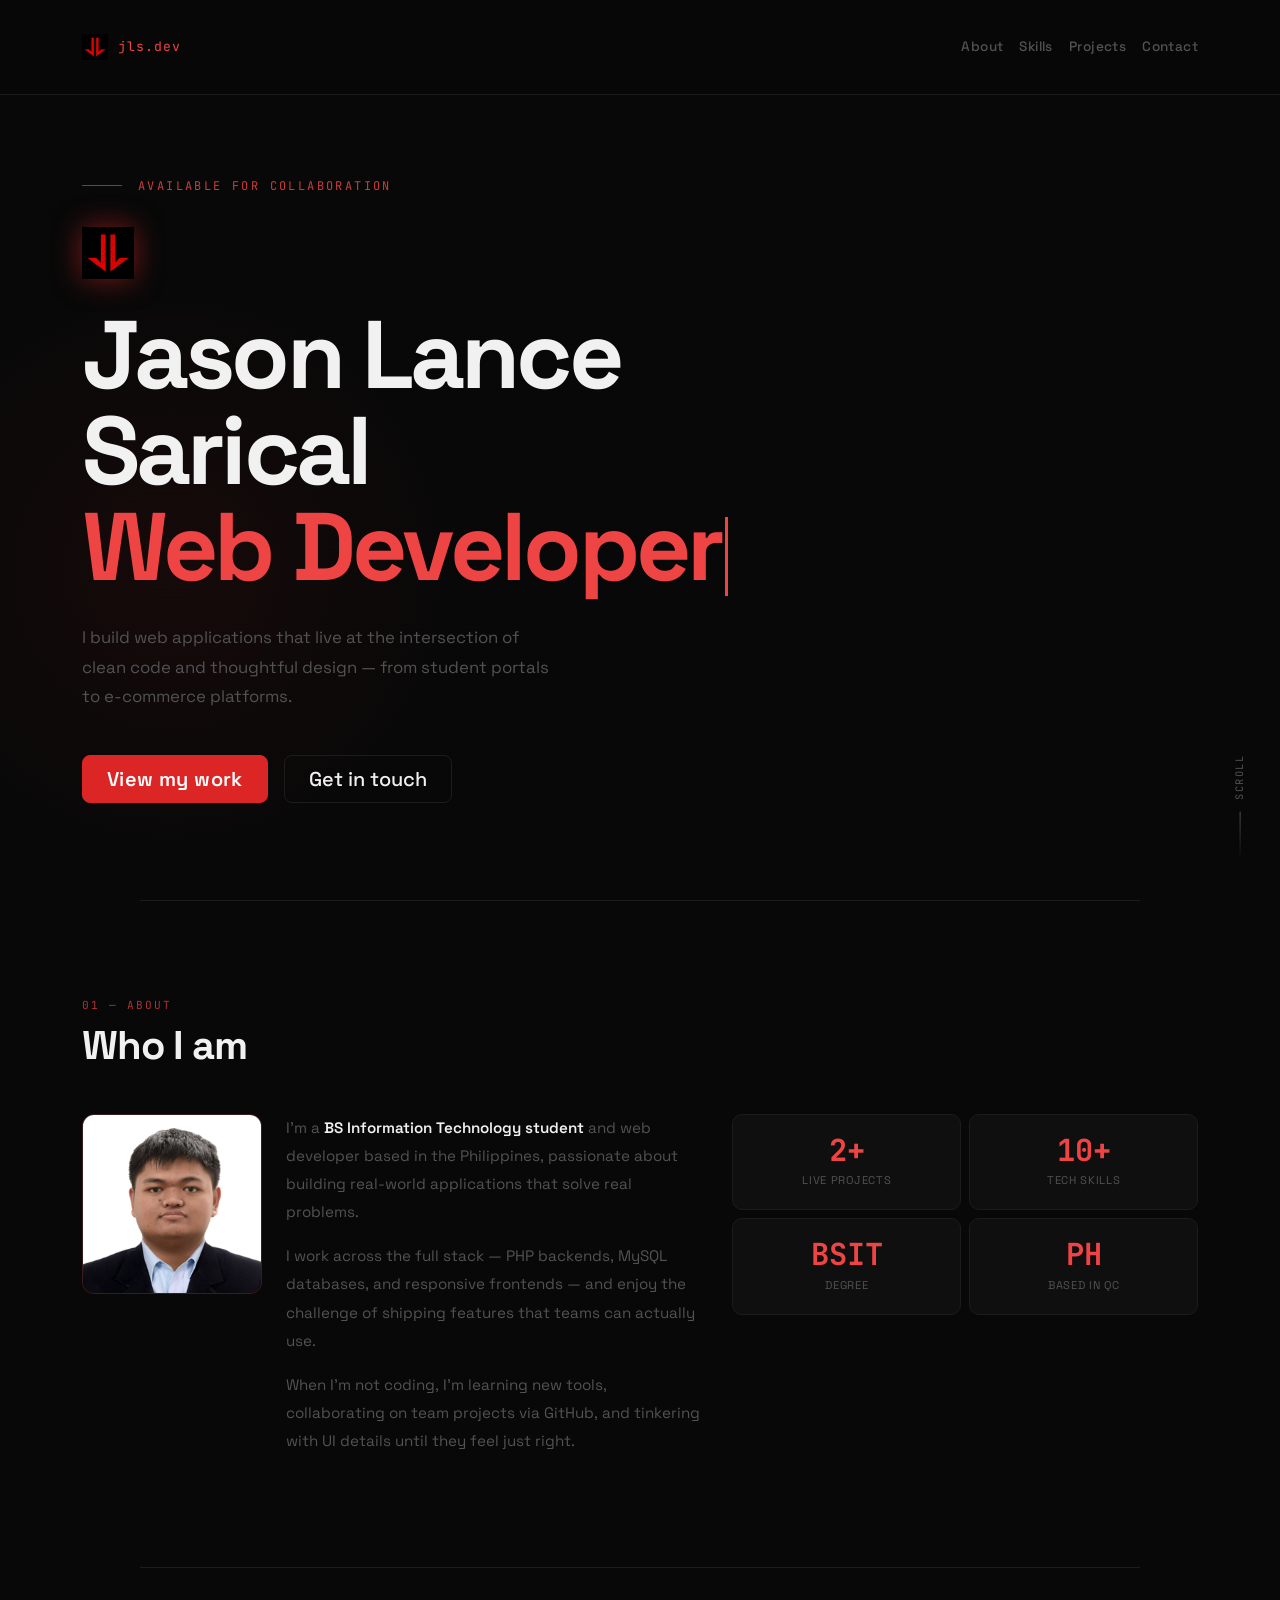
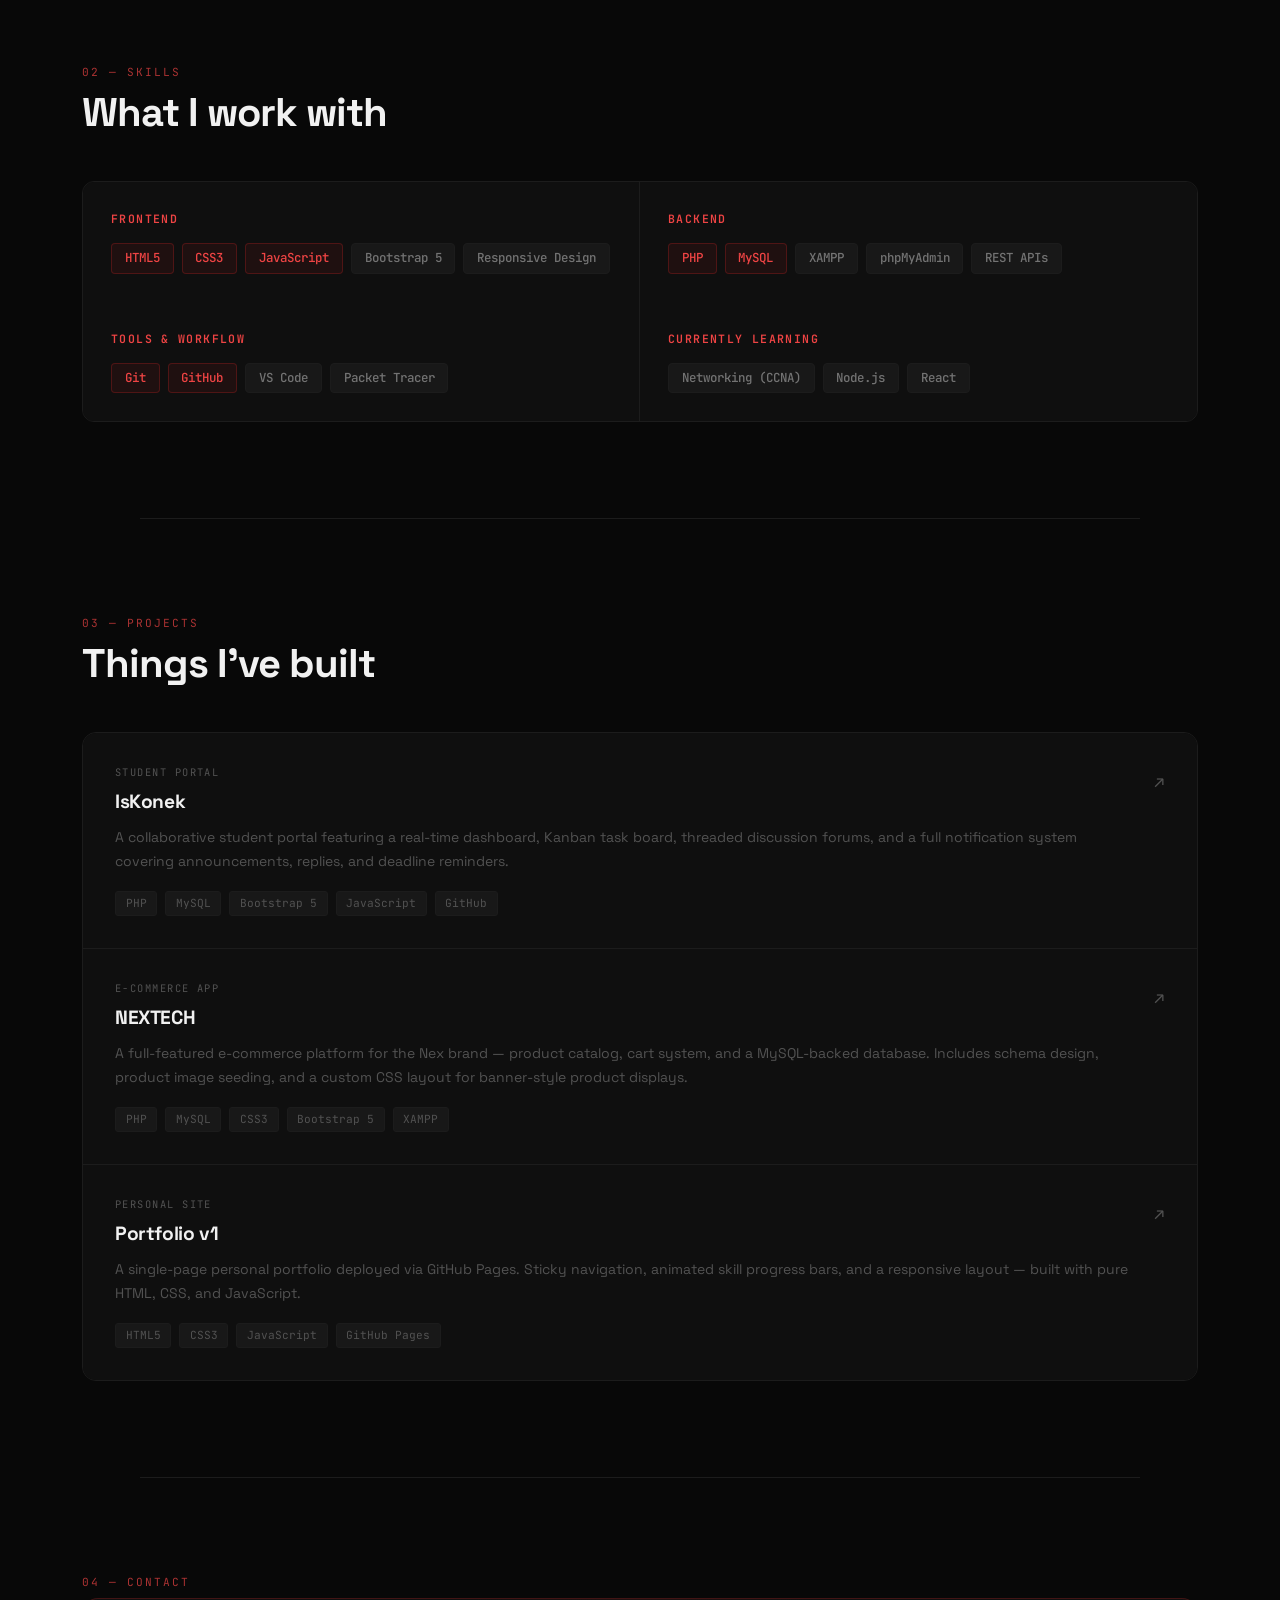
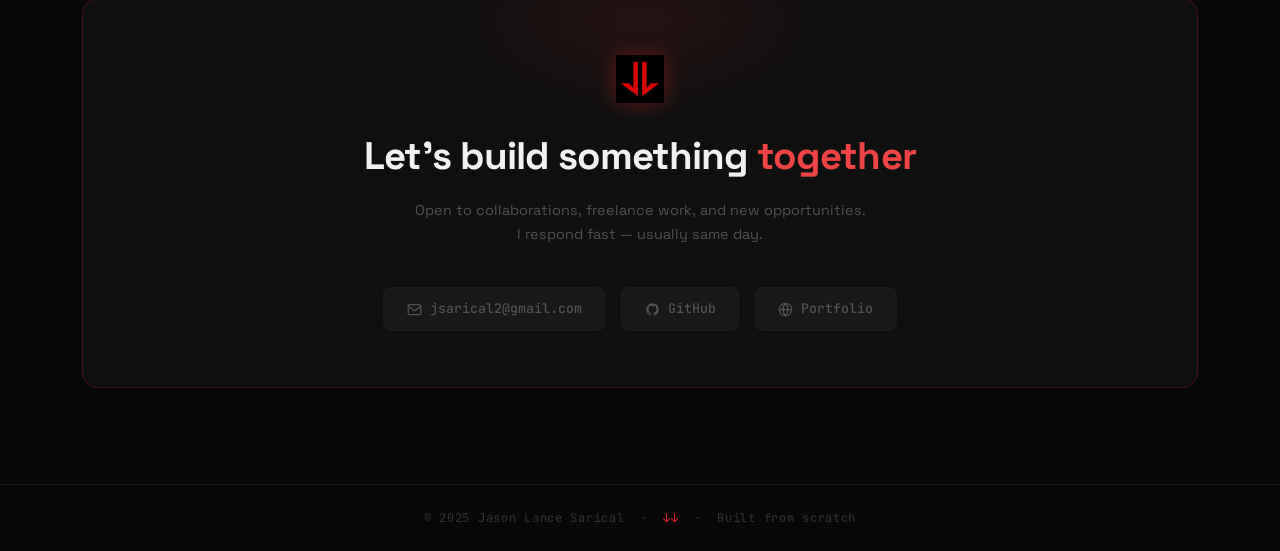
==== index.html @ bd6f3abd "renamed" ====
<!DOCTYPE html>
<html lang="en">
<head>
  <meta charset="UTF-8" />
  <meta name="viewport" content="width=device-width, initial-scale=1.0" />
  <title>Jason Lance Sarical</title>
  <meta name="description" content="Portfolio of Jason Lance Sarical - Web Developer and IT Student." />
  <link rel="preconnect" href="https://fonts.googleapis.com" />
  <link rel="preconnect" href="https://fonts.gstatic.com" crossorigin />
  <link href="https://fonts.googleapis.com/css2?family=Space+Grotesk:wght@300;400;500;600;700&family=JetBrains+Mono:wght@400;500&display=swap" rel="stylesheet" />
  <link href="https://cdn.jsdelivr.net/npm/bootstrap@5.3.3/dist/css/bootstrap.min.css" rel="stylesheet" />
  <link rel="stylesheet" href="portfolio.css" />
</head>
<body>

<!-- NAVBAR -->
<nav class="navbar navbar-expand-md fixed-top" id="mainNav">
  <div class="container">
    <a class="navbar-brand nav-logo" href="#hero">
      <img src="logo.png" alt="JLS" width="26" height="26" />
      <span class="nav-logo-text">jls.dev</span>
    </a>
    <button class="navbar-toggler" type="button" data-bs-toggle="collapse" data-bs-target="#navMenu" aria-controls="navMenu" aria-expanded="false" aria-label="Toggle navigation">
      <span class="toggler-icon"></span>
      <span class="toggler-icon"></span>
      <span class="toggler-icon"></span>
    </button>
    <div class="collapse navbar-collapse justify-content-end" id="navMenu">
      <ul class="navbar-nav gap-md-3">
        <li class="nav-item"><a class="nav-link" href="#about">About</a></li>
        <li class="nav-item"><a class="nav-link" href="#skills">Skills</a></li>
        <li class="nav-item"><a class="nav-link" href="#projects">Projects</a></li>
        <li class="nav-item"><a class="nav-link" href="#contact">Contact</a></li>
      </ul>
    </div>
  </div>
</nav>

<!-- HERO -->
<section id="hero" class="d-flex flex-column justify-content-center min-vh-100 position-relative overflow-hidden">
  <div class="hero-glow"></div>
  <div class="hero-scanlines"></div>
  <div class="container position-relative" style="z-index:2;">
    <div class="row">
      <div class="col-12 col-lg-9">
        <div class="hero-eyebrow"><span class="hero-eyebrow-line"></span>Available for collaboration</div>
        <img src="logo.png" alt="" class="hero-logo-mark" aria-hidden="true" />
        <h1>
          <span class="name">Jason Lance<br>Sarical</span>
          <span class="role-line"><span id="role-display"></span><span class="cursor"></span></span>
        </h1>
        <p class="hero-sub">I build web applications that live at the intersection of clean code and thoughtful design &mdash; from student portals to e-commerce platforms.</p>
        <div class="d-flex flex-wrap gap-3">
          <a href="#projects" class="btn btn-danger btn-lg px-4">View my work</a>
          <a href="#contact" class="btn btn-outline-secondary btn-lg px-4 btn-ghost-custom">Get in touch</a>
        </div>
      </div>
    </div>
  </div>
  <div class="hero-scroll-hint d-none d-md-flex"><div class="scroll-line"></div>scroll</div>
</section>

<div class="section-divider"></div>

<!-- ABOUT -->
<section id="about" class="py-section">
  <div class="container">
    <div class="section-label">01 &mdash; About</div>
    <h2 class="section-title">Who I am</h2>
    <div class="row align-items-start g-4">
      <div class="col-12 col-md-auto">
        <div class="about-photo-wrap">
          <img src="profile.jpg" alt="Jason Lance Sarical" class="about-photo" />
        </div>
      </div>
      <div class="col-12 col-md">
        <p>I&apos;m a <strong>BS Information Technology student</strong> and web developer based in the Philippines, passionate about building real-world applications that solve real problems.</p>
        <p>I work across the full stack &mdash; PHP backends, MySQL databases, and responsive frontends &mdash; and enjoy the challenge of shipping features that teams can actually use.</p>
        <p>When I&apos;m not coding, I&apos;m learning new tools, collaborating on team projects via GitHub, and tinkering with UI details until they feel just right.</p>
      </div>
      <div class="col-12 col-md-auto">
        <div class="row row-cols-2 g-2" style="min-width:200px;">
          <div class="col"><div class="stat-card"><div class="stat-number">2+</div><div class="stat-label">Live Projects</div></div></div>
          <div class="col"><div class="stat-card"><div class="stat-number">10+</div><div class="stat-label">Tech Skills</div></div></div>
          <div class="col"><div class="stat-card"><div class="stat-number">BSIT</div><div class="stat-label">Degree</div></div></div>
          <div class="col"><div class="stat-card"><div class="stat-number">PH</div><div class="stat-label">Based in QC</div></div></div>
        </div>
      </div>
    </div>
  </div>
</section>

<div class="section-divider"></div>

<!-- SKILLS -->
<section id="skills" class="py-section">
  <div class="container">
    <div class="section-label">02 &mdash; Skills</div>
    <h2 class="section-title">What I work with</h2>
    <div class="row g-0 skills-grid-wrap">
      <div class="col-12 col-md-6">
        <div class="skill-group">
          <div class="skill-group-title">Frontend</div>
          <div class="d-flex flex-wrap gap-2">
            <span class="tag accent">HTML5</span><span class="tag accent">CSS3</span><span class="tag accent">JavaScript</span><span class="tag">Bootstrap 5</span><span class="tag">Responsive Design</span>
          </div>
        </div>
      </div>
      <div class="col-12 col-md-6">
        <div class="skill-group">
          <div class="skill-group-title">Backend</div>
          <div class="d-flex flex-wrap gap-2">
            <span class="tag accent">PHP</span><span class="tag accent">MySQL</span><span class="tag">XAMPP</span><span class="tag">phpMyAdmin</span><span class="tag">REST APIs</span>
          </div>
        </div>
      </div>
      <div class="col-12 col-md-6">
        <div class="skill-group">
          <div class="skill-group-title">Tools &amp; Workflow</div>
          <div class="d-flex flex-wrap gap-2">
            <span class="tag accent">Git</span><span class="tag accent">GitHub</span><span class="tag">VS Code</span><span class="tag">Packet Tracer</span>
          </div>
        </div>
      </div>
      <div class="col-12 col-md-6">
        <div class="skill-group">
          <div class="skill-group-title">Currently learning</div>
          <div class="d-flex flex-wrap gap-2">
            <span class="tag">Networking (CCNA)</span><span class="tag">Node.js</span><span class="tag">React</span>
          </div>
        </div>
      </div>
    </div>
  </div>
</section>

<div class="section-divider"></div>

<!-- PROJECTS -->
<section id="projects" class="py-section">
  <div class="container">
    <div class="section-label">03 &mdash; Projects</div>
    <h2 class="section-title">Things I&apos;ve built</h2>
    <div class="d-flex flex-column projects-list">

      <a href="https://github.com/AlterGedorah/IsKonek" target="_blank" rel="noopener" class="project-card">
        <div class="row align-items-start g-0">
          <div class="col">
            <div class="project-label">Student Portal</div>
            <div class="project-name">IsKonek</div>
            <div class="project-desc">A collaborative student portal featuring a real-time dashboard, Kanban task board, threaded discussion forums, and a full notification system covering announcements, replies, and deadline reminders.</div>
            <div class="d-flex flex-wrap gap-2">
              <span class="stack-tag">PHP</span><span class="stack-tag">MySQL</span><span class="stack-tag">Bootstrap 5</span><span class="stack-tag">JavaScript</span><span class="stack-tag">GitHub</span>
            </div>
          </div>
          <div class="col-auto project-arrow">&#8599;</div>
        </div>
      </a>

      <a href="https://github.com/Meliqtz/NEXTECH" target="_blank" rel="noopener" class="project-card">
        <div class="row align-items-start g-0">
          <div class="col">
            <div class="project-label">E-Commerce App</div>
            <div class="project-name">NEXTECH</div>
            <div class="project-desc">A full-featured e-commerce platform for the Nex brand &mdash; product catalog, cart system, and a MySQL-backed database. Includes schema design, product image seeding, and a custom CSS layout for banner-style product displays.</div>
            <div class="d-flex flex-wrap gap-2">
              <span class="stack-tag">PHP</span><span class="stack-tag">MySQL</span><span class="stack-tag">CSS3</span><span class="stack-tag">Bootstrap 5</span><span class="stack-tag">XAMPP</span>
            </div>
          </div>
          <div class="col-auto project-arrow">&#8599;</div>
        </div>
      </a>

      <a href="https://meliqtz.github.io" target="_blank" rel="noopener" class="project-card">
        <div class="row align-items-start g-0">
          <div class="col">
            <div class="project-label">Personal Site</div>
            <div class="project-name">Portfolio v1</div>
            <div class="project-desc">A single-page personal portfolio deployed via GitHub Pages. Sticky navigation, animated skill progress bars, and a responsive layout &mdash; built with pure HTML, CSS, and JavaScript.</div>
            <div class="d-flex flex-wrap gap-2">
              <span class="stack-tag">HTML5</span><span class="stack-tag">CSS3</span><span class="stack-tag">JavaScript</span><span class="stack-tag">GitHub Pages</span>
            </div>
          </div>
          <div class="col-auto project-arrow">&#8599;</div>
        </div>
      </a>

    </div>
  </div>
</section>

<div class="section-divider"></div>

<!-- CONTACT -->
<section id="contact" class="py-section">
  <div class="container">
    <div class="section-label">04 &mdash; Contact</div>
    <div class="contact-wrap text-center">
      <img src="logo.png" alt="JLS logo" class="contact-logo" />
      <div class="contact-cta">Let&apos;s build something <em>together</em></div>
      <p class="contact-sub">Open to collaborations, freelance work, and new opportunities.<br>I respond fast &mdash; usually same day.</p>
      <div class="d-flex justify-content-center flex-wrap gap-3">
        <a href="mailto:jsarical2@gmail.com" class="contact-link">
          <svg viewBox="0 0 24 24" fill="none" stroke="currentColor" stroke-width="2" aria-hidden="true" width="15" height="15"><rect x="2" y="4" width="20" height="16" rx="2"/><path d="m2 7 10 7 10-7"/></svg>
          jsarical2@gmail.com
        </a>
        <a href="https://github.com/Meliqtz" target="_blank" rel="noopener" class="contact-link">
          <svg viewBox="0 0 24 24" fill="currentColor" aria-hidden="true" width="15" height="15"><path d="M12 2C6.477 2 2 6.484 2 12.017c0 4.425 2.865 8.18 6.839 9.504.5.092.682-.217.682-.483 0-.237-.008-.868-.013-1.703-2.782.605-3.369-1.343-3.369-1.343-.454-1.158-1.11-1.466-1.11-1.466-.908-.62.069-.608.069-.608 1.003.07 1.531 1.032 1.531 1.032.892 1.53 2.341 1.088 2.91.832.092-.647.35-1.088.636-1.338-2.22-.253-4.555-1.113-4.555-4.951 0-1.093.39-1.988 1.029-2.688-.103-.253-.446-1.272.098-2.65 0 0 .84-.27 2.75 1.026A9.564 9.564 0 0 1 12 6.844a9.59 9.59 0 0 1 2.504.337c1.909-1.296 2.747-1.027 2.747-1.027.546 1.379.202 2.398.1 2.651.64.7 1.028 1.595 1.028 2.688 0 3.848-2.339 4.695-4.566 4.943.359.309.678.92.678 1.855 0 1.338-.012 2.419-.012 2.747 0 .268.18.58.688.482A10.02 10.02 0 0 0 22 12.017C22 6.484 17.522 2 12 2z"/></svg>
          GitHub
        </a>
        <a href="https://meliqtz.github.io" target="_blank" rel="noopener" class="contact-link">
          <svg viewBox="0 0 24 24" fill="none" stroke="currentColor" stroke-width="2" aria-hidden="true" width="15" height="15"><circle cx="12" cy="12" r="10"/><path d="M2 12h20M12 2a15.3 15.3 0 0 1 4 10 15.3 15.3 0 0 1-4 10 15.3 15.3 0 0 1-4-10 15.3 15.3 0 0 1 4-10z"/></svg>
          Portfolio
        </a>
      </div>
    </div>
  </div>
</section>

<footer class="text-center py-4 site-footer">
  <span>&copy; 2025 Jason Lance Sarical</span> &nbsp;&middot;&nbsp; <span class="red">&#8595;&#8595;</span> &nbsp;&middot;&nbsp; <span>Built from scratch</span>
</footer>

<script src="https://cdn.jsdelivr.net/npm/bootstrap@5.3.3/dist/js/bootstrap.bundle.min.js"></script>
<script>
  const roles = ['Web Developer','IT Student'];
  let ri=0,ci=0,deleting=false,waiting=false;
  const el = document.getElementById('role-display');
  function typeRole(){
    if(waiting) return;
    const word = roles[ri];
    if(!deleting){
      el.textContent = word.slice(0,ci+1); ci++;
      if(ci===word.length){ waiting=true; setTimeout(()=>{ waiting=false; deleting=true; typeRole(); },2000); return; }
      setTimeout(typeRole,80);
    } else {
      el.textContent = word.slice(0,ci-1); ci--;
      if(ci===0){ deleting=false; ri=(ri+1)%roles.length; setTimeout(typeRole,400); return; }
      setTimeout(typeRole,45);
    }
  }
  typeRole();
</script>
</body>
</html>
---- portfolio.css ----
:root {
  --bg: #080808;
  --surface: #0f0f0f;
  --surface2: #181818;
  --red: #dc2626;
  --red-light: #ef4444;
  --red-dim: #7f1d1d;
  --text: #f1f1f1;
  --muted: #525252;
  --border: #1c1c1c;
  --border-red: rgba(220, 38, 38, 0.25);
}

/* ── BASE ── */
html { scroll-behavior: smooth; }
body {
  font-family: 'Space Grotesk', sans-serif;
  background: var(--bg);
  color: var(--text);
  overflow-x: hidden;
}
p { color: var(--muted); line-height: 1.85; font-size: 0.95rem; margin-bottom: 1rem; }
p strong { color: var(--text); font-weight: 600; }

.py-section { padding: 6rem 0; }
.section-label {
  font-family: 'JetBrains Mono', monospace;
  font-size: 0.7rem;
  color: var(--red-light);
  letter-spacing: 0.18em;
  text-transform: uppercase;
  margin-bottom: 0.5rem;
  opacity: 0.7;
}
h2.section-title {
  font-size: clamp(1.7rem, 4vw, 2.5rem);
  font-weight: 700;
  letter-spacing: -0.025em;
  margin-bottom: 2.75rem;
  color: var(--text);
}
.section-divider {
  height: 1px;
  background: var(--border);
  max-width: 1000px;
  margin: 0 auto;
}

/* ── NAVBAR ── */
#mainNav {
  background: rgba(8, 8, 8, 0.92);
  backdrop-filter: blur(16px);
  -webkit-backdrop-filter: blur(16px);
  border-bottom: 1px solid var(--border);
  padding: 0.9rem 0;
}
.nav-logo {
  display: flex;
  align-items: center;
  gap: 0.6rem;
  text-decoration: none;
}
.nav-logo img { object-fit: contain; }
.nav-logo-text {
  font-family: 'JetBrains Mono', monospace;
  font-size: 0.82rem;
  color: var(--red-light);
  letter-spacing: 0.08em;
}
#mainNav .nav-link {
  color: var(--muted);
  font-size: 0.85rem;
  font-weight: 500;
  letter-spacing: 0.03em;
  transition: color 0.2s;
  padding: 0.4rem 0;
}
#mainNav .nav-link:hover { color: var(--text); }

/* Hamburger custom lines */
.navbar-toggler {
  border: 1px solid var(--border);
  padding: 0.4rem 0.6rem;
  display: flex;
  flex-direction: column;
  gap: 4px;
  background: transparent;
}
.navbar-toggler:focus { box-shadow: none; }
.toggler-icon {
  display: block;
  width: 20px;
  height: 2px;
  background: var(--muted);
  border-radius: 2px;
  transition: background 0.2s;
}
.navbar-toggler:hover .toggler-icon { background: var(--red-light); }

/* Mobile nav dropdown */
#navMenu {
  background: rgba(8, 8, 8, 0.97);
  padding: 1rem 0;
}
@media (max-width: 767px) {
  #navMenu .nav-link { padding: 0.6rem 0; font-size: 1rem; }
}

/* ── HERO ── */
#hero { padding-top: 5rem; }
.hero-glow {
  position: absolute;
  top: 30%; left: -10%;
  width: 600px; height: 600px;
  background: radial-gradient(circle, rgba(220,38,38,0.07) 0%, transparent 70%);
  z-index: 1; pointer-events: none;
}
.hero-scanlines {
  position: absolute; inset: 0;
  background-image: repeating-linear-gradient(0deg, transparent, transparent 3px, rgba(0,0,0,0.18) 3px, rgba(0,0,0,0.18) 4px);
  z-index: 1; pointer-events: none; opacity: 0.4;
}
.hero-eyebrow {
  font-family: 'JetBrains Mono', monospace;
  font-size: 0.75rem;
  color: var(--red-light);
  letter-spacing: 0.2em;
  text-transform: uppercase;
  margin-bottom: 2rem;
  display: flex;
  align-items: center;
  gap: 1rem;
  opacity: 0.85;
}
.hero-eyebrow-line { width: 2.5rem; height: 1px; background: var(--red); flex-shrink: 0; }
.hero-logo-mark {
  display: block;
  width: 52px; height: 52px;
  object-fit: contain;
  margin-bottom: 1.75rem;
  filter: drop-shadow(0 0 14px rgba(220,38,38,0.55));
}
h1 {
  font-size: clamp(3rem, 7.5vw, 6rem);
  font-weight: 700;
  line-height: 1.0;
  letter-spacing: -0.04em;
  margin-bottom: 1.5rem;
}
h1 .name { color: var(--text); display: block; }
h1 .role-line { display: block; color: var(--red-light); min-height: 1.05em; }
.cursor {
  display: inline-block;
  width: 3px; height: 0.82em;
  background: var(--red-light);
  vertical-align: middle;
  margin-left: 4px;
  animation: blink 1s step-end infinite;
}
@keyframes blink { 0%,100% { opacity:1; } 50% { opacity:0; } }
.hero-sub {
  font-size: 1.05rem;
  color: var(--muted);
  max-width: 480px;
  line-height: 1.75;
  margin-bottom: 2.75rem;
  font-weight: 400;
}

/* Override Bootstrap btn-danger to match our red */
.btn-danger {
  background-color: var(--red);
  border-color: var(--red);
  font-family: 'Space Grotesk', sans-serif;
  font-weight: 600;
  letter-spacing: 0.02em;
  transition: background 0.2s, transform 0.15s;
}
.btn-danger:hover { background-color: var(--red-light); border-color: var(--red-light); transform: translateY(-2px); }
.btn-ghost-custom {
  color: var(--text);
  border-color: var(--border);
  font-family: 'Space Grotesk', sans-serif;
  font-weight: 500;
}
.btn-ghost-custom:hover { border-color: var(--red-light); color: var(--red-light); transform: translateY(-2px); }

.hero-scroll-hint {
  position: absolute;
  bottom: 2.5rem; right: 2rem;
  font-family: 'JetBrains Mono', monospace;
  font-size: 0.65rem;
  color: var(--muted);
  letter-spacing: 0.14em;
  text-transform: uppercase;
  display: flex;
  align-items: center;
  gap: 0.75rem;
  z-index: 2;
  writing-mode: vertical-rl;
  transform: rotate(180deg);
}
.scroll-line { width: 1px; height: 3rem; background: linear-gradient(to top, var(--muted), transparent); }

/* ── ABOUT ── */
.about-photo-wrap { position: relative; flex-shrink: 0; }
.about-photo {
  width: 180px; height: 180px;
  object-fit: cover;
  object-position: center top;
  border-radius: 12px;
  display: block;
  border: 1px solid var(--border);
  filter: grayscale(20%);
  transition: filter 0.3s;
}
.about-photo-wrap:hover .about-photo { filter: grayscale(0%); }
.about-photo-wrap::after {
  content: '';
  position: absolute; inset: 0;
  border-radius: 12px;
  box-shadow: inset 0 0 0 1px rgba(220,38,38,0.15);
  pointer-events: none;
}
.stat-card {
  background: var(--surface);
  border: 1px solid var(--border);
  border-radius: 10px;
  padding: 1.25rem 1rem;
  text-align: center;
  transition: border-color 0.2s;
}
.stat-card:hover { border-color: var(--border-red); }
.stat-number {
  font-size: 1.9rem; font-weight: 700;
  color: var(--red-light);
  font-family: 'JetBrains Mono', monospace;
  line-height: 1;
}
.stat-label {
  font-size: 0.7rem; color: var(--muted);
  margin-top: 0.45rem;
  letter-spacing: 0.06em;
  text-transform: uppercase;
}

/* ── SKILLS ── */
.skills-grid-wrap {
  border: 1px solid var(--border);
  border-radius: 12px;
  overflow: hidden;
}
.skill-group {
  background: var(--surface);
  padding: 1.75rem;
  border-bottom: 1px solid var(--border);
}
.skill-group:last-child { border-bottom: none; }
@media (min-width: 768px) {
  .skills-grid-wrap .col-md-6:nth-child(odd) .skill-group { border-right: 1px solid var(--border); }
  .skills-grid-wrap .col-md-6:nth-last-child(-n+2) .skill-group { border-bottom: none; }
}
.skill-group-title {
  font-size: 0.72rem; font-weight: 600;
  color: var(--red-light);
  letter-spacing: 0.12em;
  text-transform: uppercase;
  margin-bottom: 1rem;
  font-family: 'JetBrains Mono', monospace;
}
.tag {
  padding: 0.3rem 0.8rem;
  border-radius: 4px;
  font-size: 0.78rem;
  font-weight: 500;
  border: 1px solid var(--border);
  background: var(--surface2);
  color: #737373;
  font-family: 'JetBrains Mono', monospace;
  display: inline-block;
}
.tag.accent {
  border-color: var(--border-red);
  background: rgba(220,38,38,0.08);
  color: var(--red-light);
}

/* ── PROJECTS ── */
.projects-list {
  border: 1px solid var(--border);
  border-radius: 14px;
  overflow: hidden;
  gap: 0 !important;
}
.project-card {
  background: var(--surface);
  padding: 2rem;
  text-decoration: none;
  transition: background 0.2s;
  position: relative;
  border-bottom: 1px solid var(--border);
  display: block;
}
.project-card:last-child { border-bottom: none; }
.project-card::before {
  content: '';
  position: absolute; left: 0; top: 0; bottom: 0;
  width: 2px;
  background: transparent;
  transition: background 0.2s;
}
.project-card:hover { background: #111; }
.project-card:hover::before { background: var(--red); }
.project-label {
  font-family: 'JetBrains Mono', monospace;
  font-size: 0.65rem; color: var(--muted);
  letter-spacing: 0.14em; text-transform: uppercase;
  margin-bottom: 0.45rem;
}
.project-name {
  font-size: 1.2rem; font-weight: 700;
  color: var(--text);
  margin-bottom: 0.6rem;
  letter-spacing: -0.02em;
}
.project-desc {
  font-size: 0.875rem; color: var(--muted);
  line-height: 1.7; margin-bottom: 1.1rem;
}
.stack-tag {
  padding: 0.18rem 0.6rem;
  background: var(--surface2);
  border: 1px solid var(--border);
  border-radius: 3px;
  font-size: 0.7rem; color: #525252;
  font-family: 'JetBrains Mono', monospace;
  display: inline-block;
}
.project-arrow {
  font-size: 1.1rem; color: var(--muted);
  transition: color 0.2s, transform 0.2s;
  padding-top: 0.2rem;
  padding-left: 1rem;
}
.project-card:hover .project-arrow { color: var(--red-light); transform: translate(2px,-2px); }

/* ── CONTACT ── */
.contact-wrap {
  border: 1px solid var(--border-red);
  border-radius: 16px;
  padding: 3.5rem 3rem;
  background: var(--surface);
  position: relative;
  overflow: hidden;
}
.contact-wrap::before {
  content: '';
  position: absolute; top: -80px; left: 50%;
  transform: translateX(-50%);
  width: 400px; height: 200px;
  background: radial-gradient(ellipse, rgba(220,38,38,0.1) 0%, transparent 70%);
  pointer-events: none;
}
.contact-logo {
  width: 48px; height: 48px;
  object-fit: contain;
  margin: 0 auto 1.5rem;
  display: block;
  filter: drop-shadow(0 0 10px rgba(220,38,38,0.4));
}
.contact-cta {
  font-size: clamp(1.6rem, 4vw, 2.4rem);
  font-weight: 700; letter-spacing: -0.025em;
  margin-bottom: 0.9rem; position: relative;
}
.contact-cta em { color: var(--red-light); font-style: normal; }
.contact-sub {
  color: var(--muted); margin-bottom: 2.5rem;
  font-size: 0.9rem; line-height: 1.65; position: relative;
}
.contact-link {
  display: inline-flex;
  align-items: center; gap: 0.5rem;
  padding: 0.7rem 1.4rem;
  background: var(--surface2);
  border: 1px solid var(--border);
  border-radius: 8px;
  color: var(--muted);
  text-decoration: none;
  font-size: 0.83rem; font-weight: 500;
  font-family: 'JetBrains Mono', monospace;
  transition: border-color 0.2s, color 0.2s, transform 0.2s;
}
.contact-link:hover { border-color: var(--red-light); color: var(--red-light); transform: translateY(-2px); }

/* ── FOOTER ── */
.site-footer {
  color: #333;
  font-size: 0.75rem;
  font-family: 'JetBrains Mono', monospace;
  letter-spacing: 0.06em;
  border-top: 1px solid var(--border);
}
.red { color: var(--red); }

/* ── MOBILE FIXES ── */
@media (max-width: 767px) {
  .py-section { padding: 4rem 0; }
  .about-photo { width: 120px; height: 120px; }
  .contact-wrap { padding: 2.5rem 1.5rem; }
  h1 { font-size: clamp(2.5rem, 12vw, 4rem); }
}

@media (prefers-reduced-motion: reduce) {
  .cursor { animation: none; opacity: 1; }
}
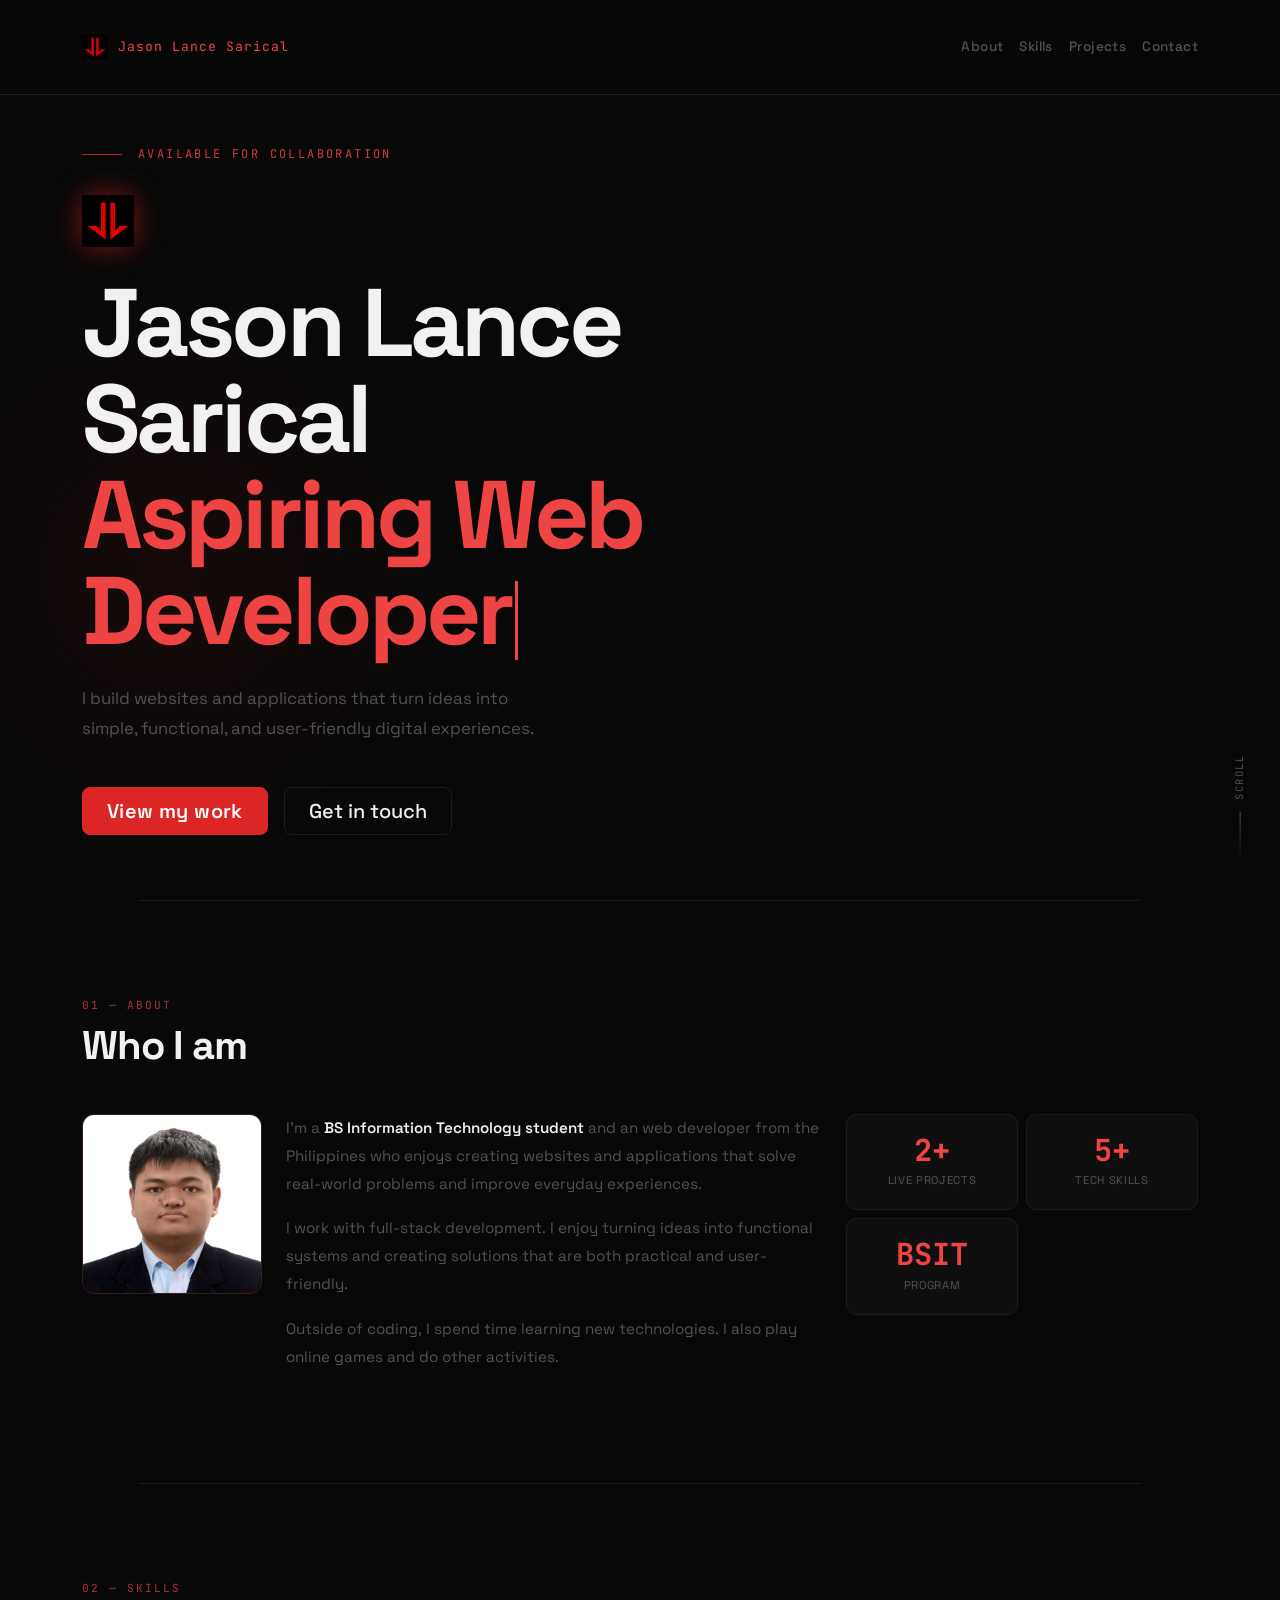
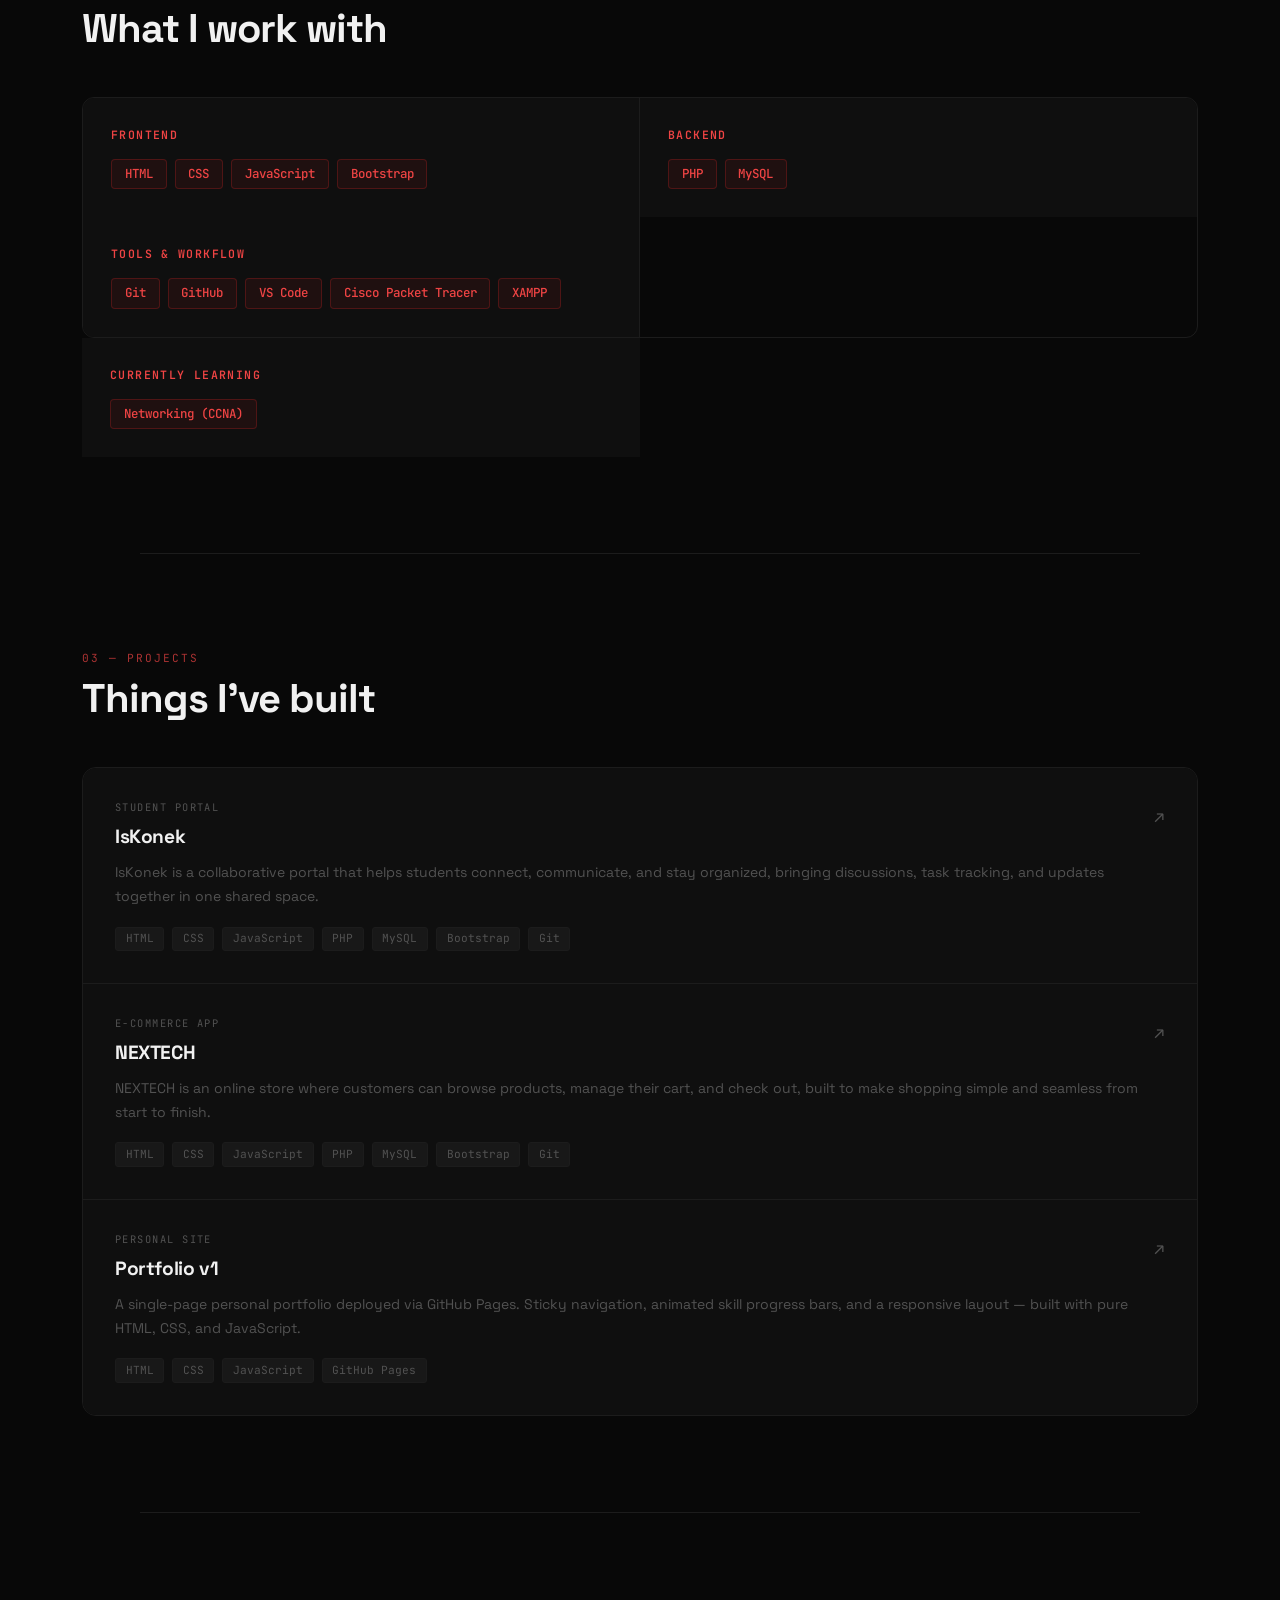
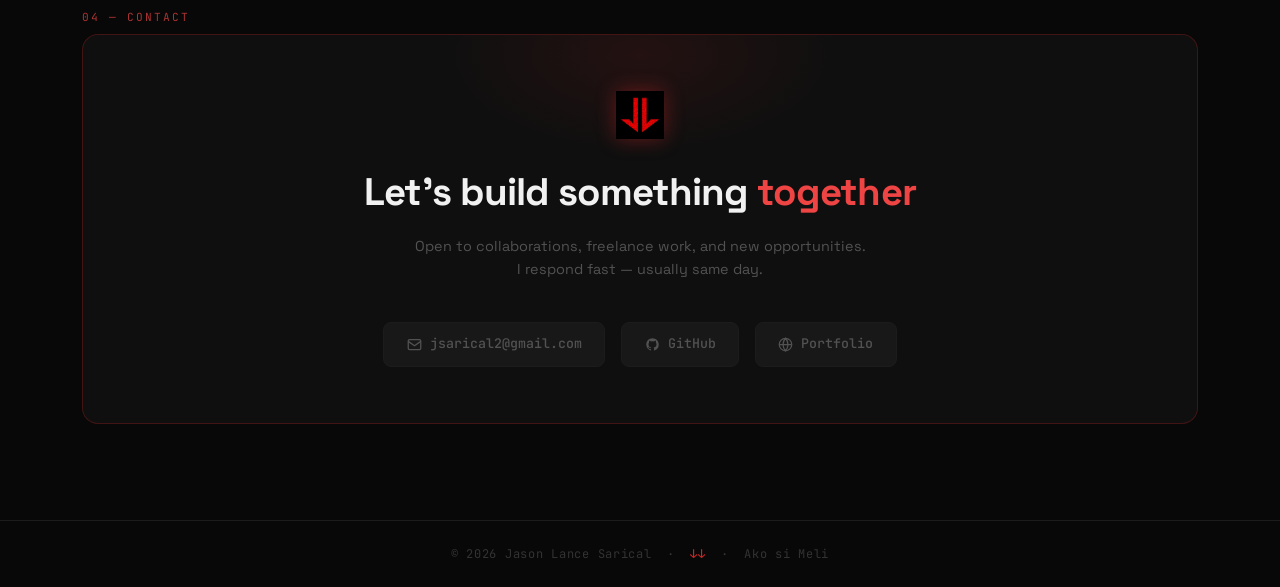
==== commit 86b5aad6: "fixed" ====
--- a/index.html
+++ b/index.html
@@ -18,7 +18,7 @@
   <div class="container">
     <a class="navbar-brand nav-logo" href="#hero">
       <img src="logo.png" alt="JLS" width="26" height="26" />
-      <span class="nav-logo-text">jls.dev</span>
+      <span class="nav-logo-text">Jason Lance Sarical</span>
     </a>
     <button class="navbar-toggler" type="button" data-bs-toggle="collapse" data-bs-target="#navMenu" aria-controls="navMenu" aria-expanded="false" aria-label="Toggle navigation">
       <span class="toggler-icon"></span>
@@ -49,7 +49,7 @@
           <span class="name">Jason Lance<br>Sarical</span>
           <span class="role-line"><span id="role-display"></span><span class="cursor"></span></span>
         </h1>
-        <p class="hero-sub">I build web applications that live at the intersection of clean code and thoughtful design &mdash; from student portals to e-commerce platforms.</p>
+        <p class="hero-sub">I build websites and applications that turn ideas into simple, functional, and user-friendly digital experiences.</p>
         <div class="d-flex flex-wrap gap-3">
           <a href="#projects" class="btn btn-danger btn-lg px-4">View my work</a>
           <a href="#contact" class="btn btn-outline-secondary btn-lg px-4 btn-ghost-custom">Get in touch</a>
@@ -74,16 +74,16 @@
         </div>
       </div>
       <div class="col-12 col-md">
-        <p>I&apos;m a <strong>BS Information Technology student</strong> and web developer based in the Philippines, passionate about building real-world applications that solve real problems.</p>
-        <p>I work across the full stack &mdash; PHP backends, MySQL databases, and responsive frontends &mdash; and enjoy the challenge of shipping features that teams can actually use.</p>
-        <p>When I&apos;m not coding, I&apos;m learning new tools, collaborating on team projects via GitHub, and tinkering with UI details until they feel just right.</p>
+        <p>I&apos;m a <strong>BS Information Technology student</strong> and an web developer from the Philippines who enjoys creating websites and applications that solve real-world problems and improve everyday experiences.</p>
+        <p>I work with full-stack development. I enjoy turning ideas into functional systems and creating solutions that are both practical and user-friendly.</p>
+        <p>Outside of coding, I spend time learning new technologies. I also play online games and do other activities.</p>
       </div>
       <div class="col-12 col-md-auto">
         <div class="row row-cols-2 g-2" style="min-width:200px;">
           <div class="col"><div class="stat-card"><div class="stat-number">2+</div><div class="stat-label">Live Projects</div></div></div>
-          <div class="col"><div class="stat-card"><div class="stat-number">10+</div><div class="stat-label">Tech Skills</div></div></div>
-          <div class="col"><div class="stat-card"><div class="stat-number">BSIT</div><div class="stat-label">Degree</div></div></div>
-          <div class="col"><div class="stat-card"><div class="stat-number">PH</div><div class="stat-label">Based in QC</div></div></div>
+          <div class="col"><div class="stat-card"><div class="stat-number">5+</div><div class="stat-label">Tech Skills</div></div></div>
+          <div class="col"><div class="stat-card"><div class="stat-number">BSIT</div><div class="stat-label">Program</div></div></div>
+          
         </div>
       </div>
     </div>
@@ -102,7 +102,7 @@
         <div class="skill-group">
           <div class="skill-group-title">Frontend</div>
           <div class="d-flex flex-wrap gap-2">
-            <span class="tag accent">HTML5</span><span class="tag accent">CSS3</span><span class="tag accent">JavaScript</span><span class="tag">Bootstrap 5</span><span class="tag">Responsive Design</span>
+            <span class="tag accent">HTML</span><span class="tag accent">CSS</span><span class="tag accent">JavaScript</span><span class="tag accent">Bootstrap</span>
           </div>
         </div>
       </div>
@@ -110,7 +110,7 @@
         <div class="skill-group">
           <div class="skill-group-title">Backend</div>
           <div class="d-flex flex-wrap gap-2">
-            <span class="tag accent">PHP</span><span class="tag accent">MySQL</span><span class="tag">XAMPP</span><span class="tag">phpMyAdmin</span><span class="tag">REST APIs</span>
+            <span class="tag accent">PHP</span><span class="tag accent">MySQL</span>
           </div>
         </div>
       </div>
@@ -118,7 +118,8 @@
         <div class="skill-group">
           <div class="skill-group-title">Tools &amp; Workflow</div>
           <div class="d-flex flex-wrap gap-2">
-            <span class="tag accent">Git</span><span class="tag accent">GitHub</span><span class="tag">VS Code</span><span class="tag">Packet Tracer</span>
+            <span class="tag accent">Git</span><span class="tag accent">GitHub</span><span class="tag accent">VS Code</span><span class="tag accent">Cisco Packet Tracer</span><span class="tag accent">XAMPP</span>
+          </div>
           </div>
         </div>
       </div>
@@ -126,7 +127,7 @@
         <div class="skill-group">
           <div class="skill-group-title">Currently learning</div>
           <div class="d-flex flex-wrap gap-2">
-            <span class="tag">Networking (CCNA)</span><span class="tag">Node.js</span><span class="tag">React</span>
+            <span class="tag accent">Networking (CCNA)</span>
           </div>
         </div>
       </div>
@@ -148,23 +149,23 @@
           <div class="col">
             <div class="project-label">Student Portal</div>
             <div class="project-name">IsKonek</div>
-            <div class="project-desc">A collaborative student portal featuring a real-time dashboard, Kanban task board, threaded discussion forums, and a full notification system covering announcements, replies, and deadline reminders.</div>
+            <div class="project-desc">IsKonek is a collaborative portal that helps students connect, communicate, and stay organized, bringing discussions, task tracking, and updates together in one shared space.</div>
             <div class="d-flex flex-wrap gap-2">
-              <span class="stack-tag">PHP</span><span class="stack-tag">MySQL</span><span class="stack-tag">Bootstrap 5</span><span class="stack-tag">JavaScript</span><span class="stack-tag">GitHub</span>
+              <span class="stack-tag">HTML</span><span class="stack-tag">CSS</span><span class="stack-tag">JavaScript</span><span class="stack-tag">PHP</span><span class="stack-tag">MySQL</span><span class="stack-tag">Bootstrap</span><span class="stack-tag">Git</span>
             </div>
           </div>
           <div class="col-auto project-arrow">&#8599;</div>
         </div>
       </a>
 
-      <a href="https://github.com/Meliqtz/NEXTECH" target="_blank" rel="noopener" class="project-card">
+      <a href="https://github.com/eadweardly/nextech" target="_blank" rel="noopener" class="project-card">
         <div class="row align-items-start g-0">
           <div class="col">
             <div class="project-label">E-Commerce App</div>
             <div class="project-name">NEXTECH</div>
-            <div class="project-desc">A full-featured e-commerce platform for the Nex brand &mdash; product catalog, cart system, and a MySQL-backed database. Includes schema design, product image seeding, and a custom CSS layout for banner-style product displays.</div>
+            <div class="project-desc">NEXTECH is an online store where customers can browse products, manage their cart, and check out, built to make shopping simple and seamless from start to finish.</div>
             <div class="d-flex flex-wrap gap-2">
-              <span class="stack-tag">PHP</span><span class="stack-tag">MySQL</span><span class="stack-tag">CSS3</span><span class="stack-tag">Bootstrap 5</span><span class="stack-tag">XAMPP</span>
+              <span class="stack-tag">HTML</span><span class="stack-tag">CSS</span><span class="stack-tag">JavaScript</span><span class="stack-tag">PHP</span><span class="stack-tag">MySQL</span><span class="stack-tag">Bootstrap</span><span class="stack-tag">Git</span>
             </div>
           </div>
           <div class="col-auto project-arrow">&#8599;</div>
@@ -178,7 +179,7 @@
             <div class="project-name">Portfolio v1</div>
             <div class="project-desc">A single-page personal portfolio deployed via GitHub Pages. Sticky navigation, animated skill progress bars, and a responsive layout &mdash; built with pure HTML, CSS, and JavaScript.</div>
             <div class="d-flex flex-wrap gap-2">
-              <span class="stack-tag">HTML5</span><span class="stack-tag">CSS3</span><span class="stack-tag">JavaScript</span><span class="stack-tag">GitHub Pages</span>
+              <span class="stack-tag">HTML</span><span class="stack-tag">CSS</span><span class="stack-tag">JavaScript</span><span class="stack-tag">GitHub Pages</span>
             </div>
           </div>
           <div class="col-auto project-arrow">&#8599;</div>
@@ -218,12 +219,12 @@
 </section>
 
 <footer class="text-center py-4 site-footer">
-  <span>&copy; 2025 Jason Lance Sarical</span> &nbsp;&middot;&nbsp; <span class="red">&#8595;&#8595;</span> &nbsp;&middot;&nbsp; <span>Built from scratch</span>
+  <span>&copy; 2026 Jason Lance Sarical</span> &nbsp;&middot;&nbsp; <span class="red">&#8595;&#8595;</span> &nbsp;&middot;&nbsp; <span>Ako si Meli</span>
 </footer>
 
 <script src="https://cdn.jsdelivr.net/npm/bootstrap@5.3.3/dist/js/bootstrap.bundle.min.js"></script>
 <script>
-  const roles = ['Web Developer','IT Student'];
+  const roles = ['Aspiring Web Developer','IT Student'];
   let ri=0,ci=0,deleting=false,waiting=false;
   const el = document.getElementById('role-display');
   function typeRole(){
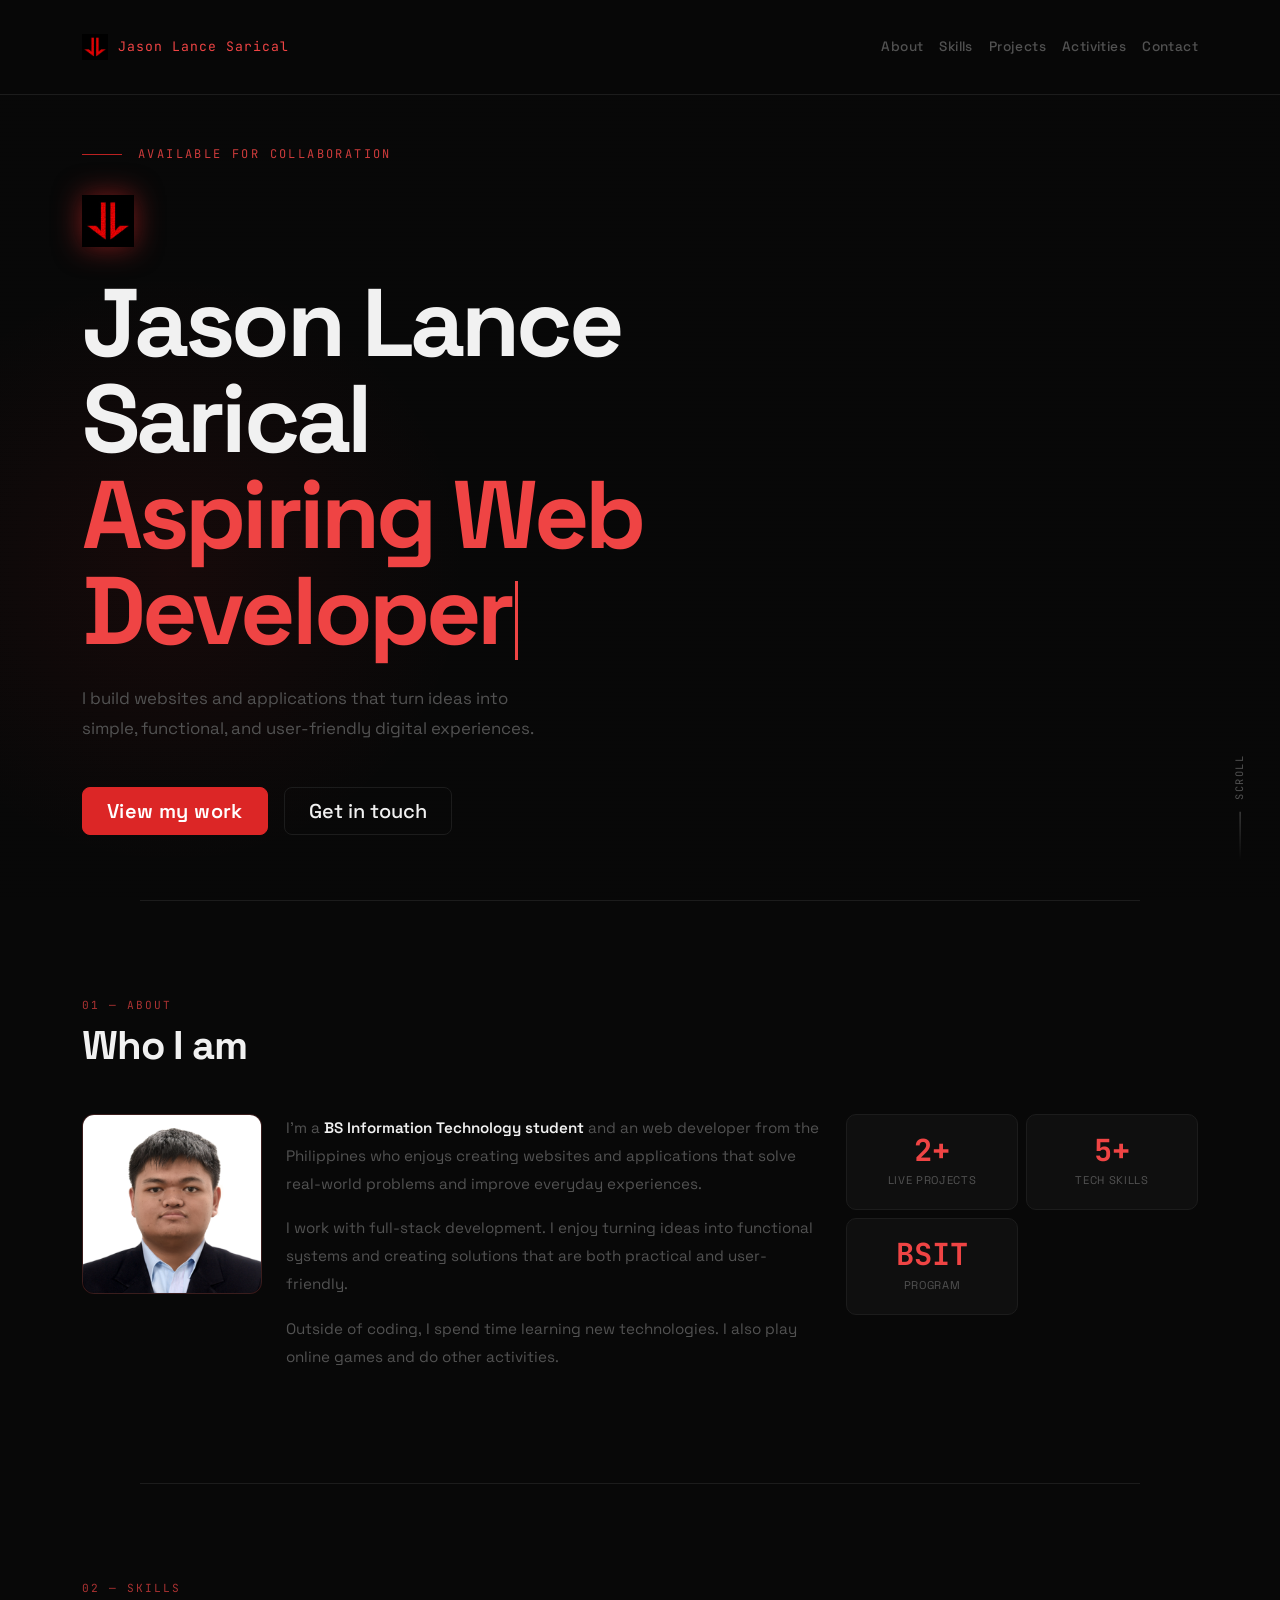
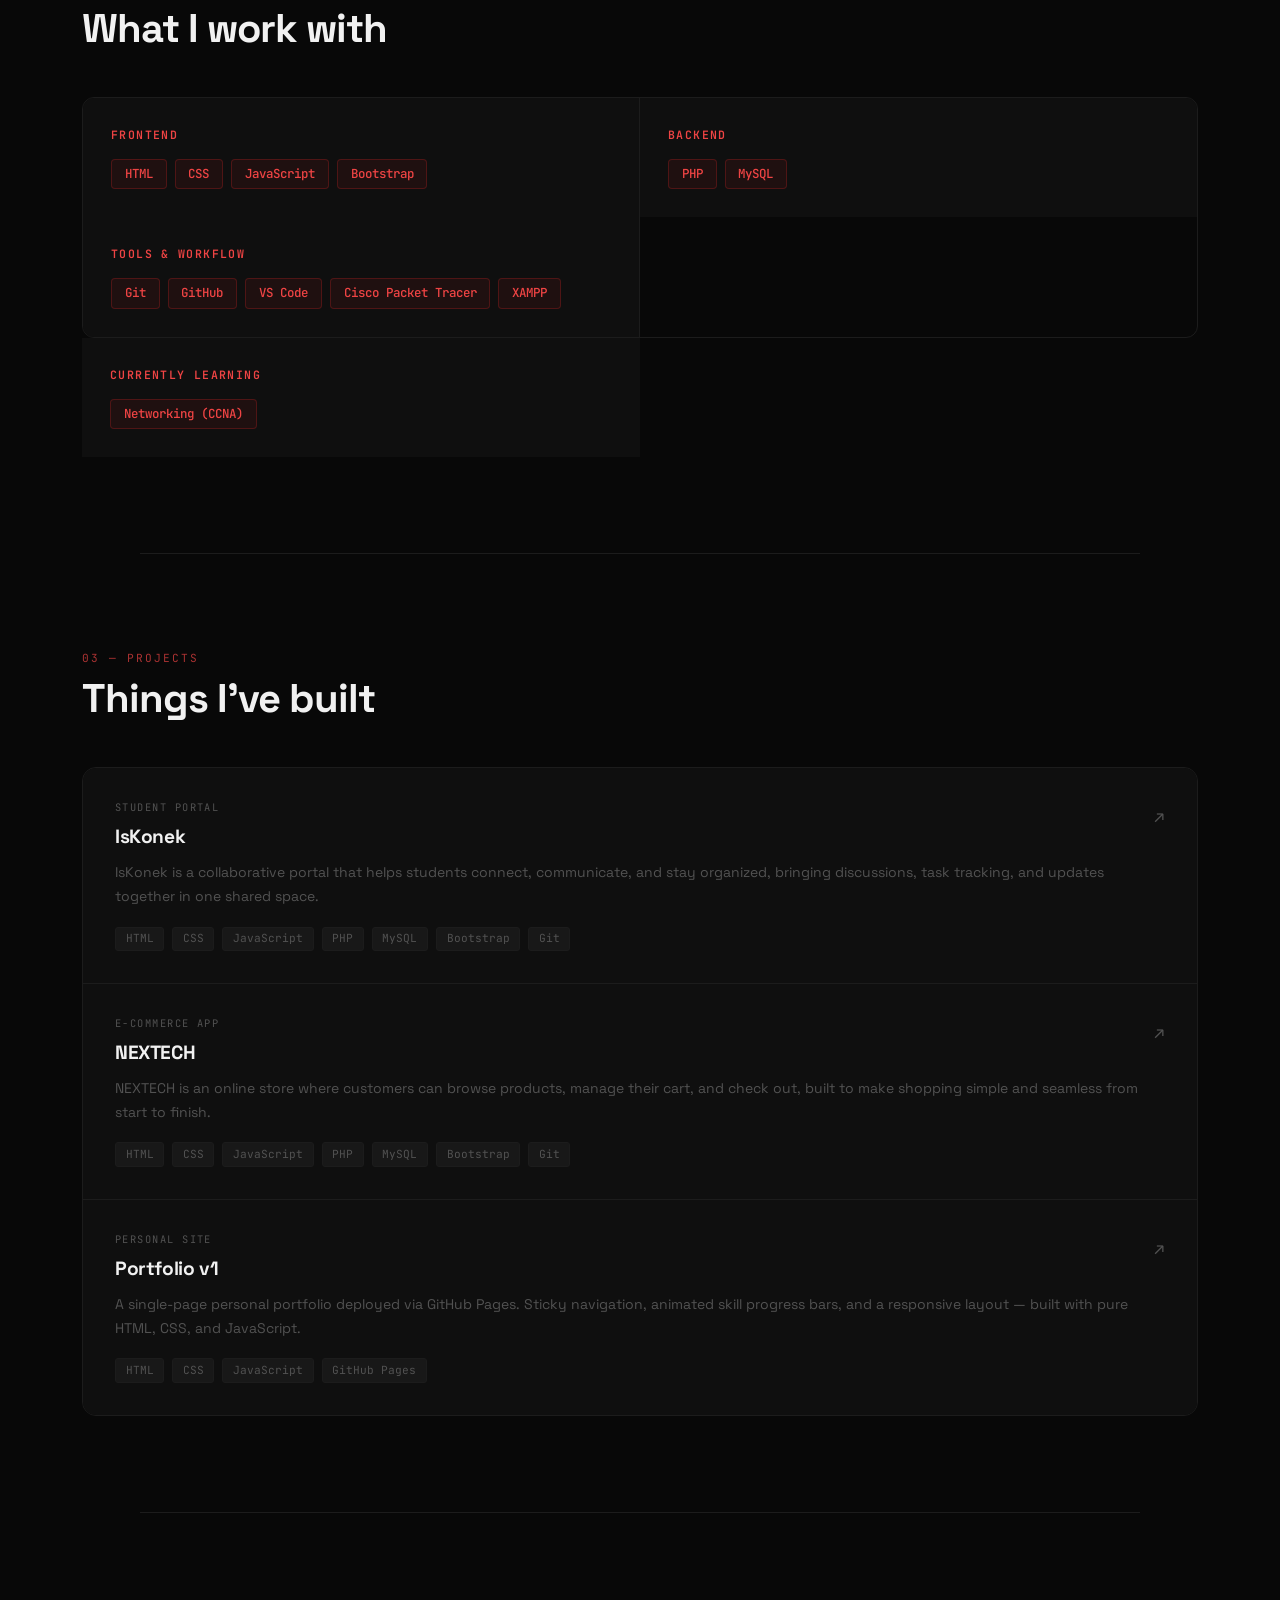
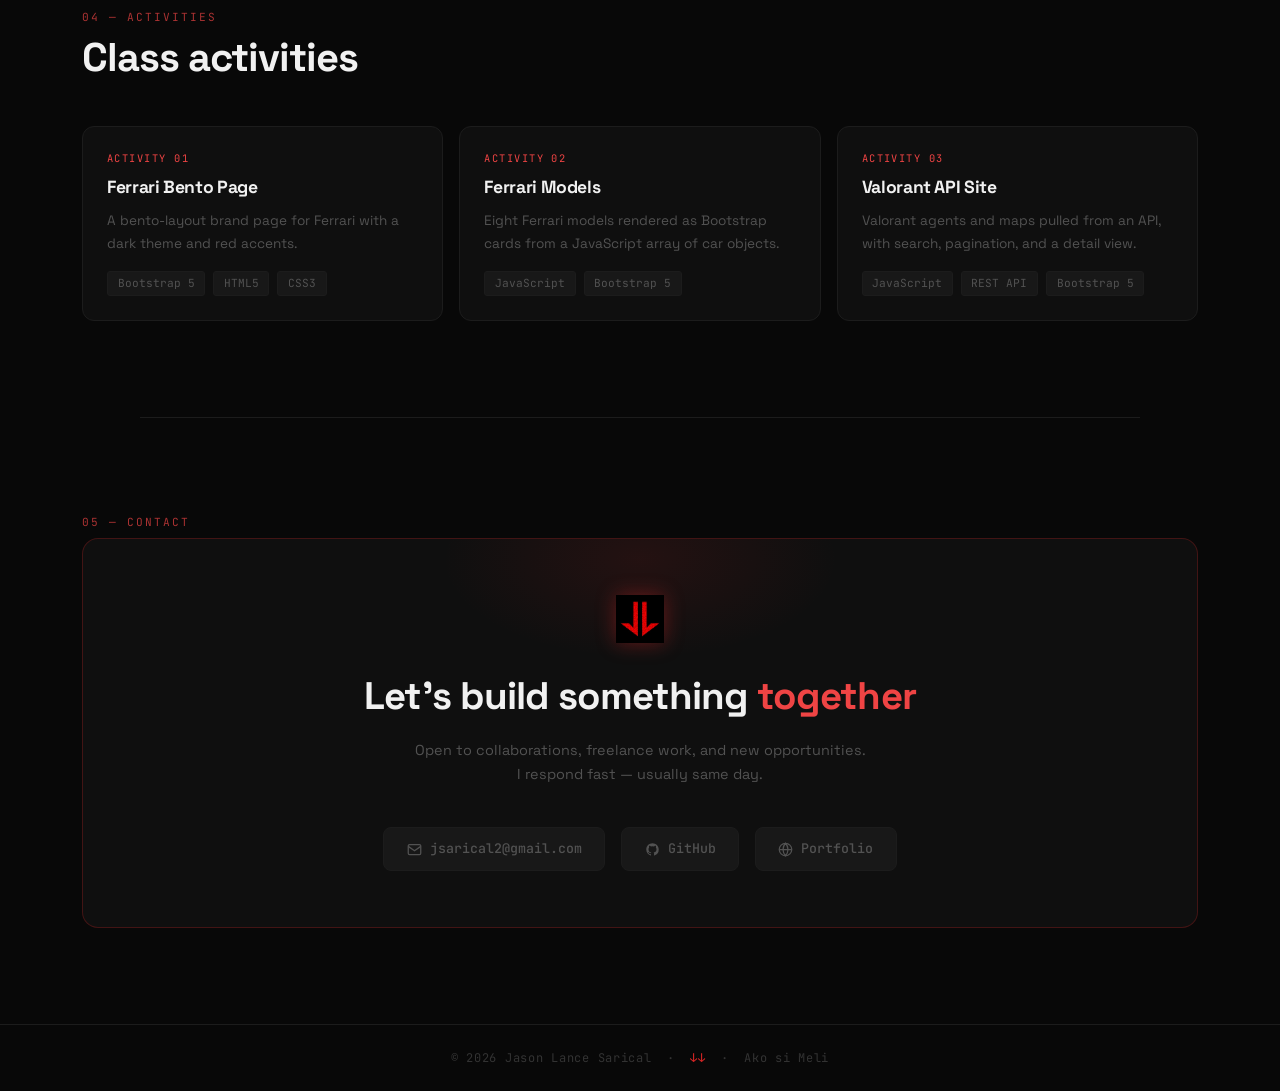
==== commit 15a54c36: "add webdev acts" ====
--- a/index.html
+++ b/index.html
@@ -30,6 +30,7 @@
         <li class="nav-item"><a class="nav-link" href="#about">About</a></li>
         <li class="nav-item"><a class="nav-link" href="#skills">Skills</a></li>
         <li class="nav-item"><a class="nav-link" href="#projects">Projects</a></li>
+        <li class="nav-item"><a class="nav-link" href="#activities">Activities</a></li>
         <li class="nav-item"><a class="nav-link" href="#contact">Contact</a></li>
       </ul>
     </div>
@@ -192,10 +193,56 @@
 
 <div class="section-divider"></div>
 
+<!-- ACTIVITIES -->
+<section id="activities" class="py-section">
+  <div class="container">
+    <div class="section-label">04 &mdash; Activities</div>
+    <h2 class="section-title">Class activities</h2>
+    <div class="row g-3">
+
+      <div class="col-12 col-md-4">
+        <a href="https://meliqtz.github.io/Acts-WebDev/activity-1/" target="_blank" rel="noopener" class="activity-card">
+          <div class="activity-num">ACTIVITY 01</div>
+          <div class="activity-name">Ferrari Bento Page</div>
+          <div class="activity-desc">A bento-layout brand page for Ferrari with a dark theme and red accents.</div>
+          <div class="d-flex flex-wrap gap-2">
+            <span class="stack-tag">Bootstrap 5</span><span class="stack-tag">HTML5</span><span class="stack-tag">CSS3</span>
+          </div>
+        </a>
+      </div>
+
+      <div class="col-12 col-md-4">
+        <a href="https://meliqtz.github.io/Acts-WebDev/activity-2/" target="_blank" rel="noopener" class="activity-card">
+          <div class="activity-num">ACTIVITY 02</div>
+          <div class="activity-name">Ferrari Models</div>
+          <div class="activity-desc">Eight Ferrari models rendered as Bootstrap cards from a JavaScript array of car objects.</div>
+          <div class="d-flex flex-wrap gap-2">
+            <span class="stack-tag">JavaScript</span><span class="stack-tag">Bootstrap 5</span>
+          </div>
+        </a>
+      </div>
+
+      <div class="col-12 col-md-4">
+        <a href="https://meliqtz.github.io/Acts-WebDev/activity-3/" target="_blank" rel="noopener" class="activity-card">
+          <div class="activity-num">ACTIVITY 03</div>
+          <div class="activity-name">Valorant API Site</div>
+          <div class="activity-desc">Valorant agents and maps pulled from an API, with search, pagination, and a detail view.</div>
+          <div class="d-flex flex-wrap gap-2">
+            <span class="stack-tag">JavaScript</span><span class="stack-tag">REST API</span><span class="stack-tag">Bootstrap 5</span>
+          </div>
+        </a>
+      </div>
+
+    </div>
+  </div>
+</section>
+
+<div class="section-divider"></div>
+
 <!-- CONTACT -->
 <section id="contact" class="py-section">
   <div class="container">
-    <div class="section-label">04 &mdash; Contact</div>
+    <div class="section-label">05 &mdash; Contact</div>
     <div class="contact-wrap text-center">
       <img src="logo.png" alt="JLS logo" class="contact-logo" />
       <div class="contact-cta">Let&apos;s build something <em>together</em></div>
--- a/portfolio.css
+++ b/portfolio.css
@@ -413,4 +413,40 @@
 
 @media (prefers-reduced-motion: reduce) {
   .cursor { animation: none; opacity: 1; }
+}
+
+/* ── ACTIVITIES ── */
+.activity-card {
+  display: block;
+  height: 100%;
+  background: var(--surface);
+  border: 1px solid var(--border);
+  border-radius: 12px;
+  padding: 1.5rem;
+  text-decoration: none;
+  transition: border-color 0.2s, transform 0.2s;
+}
+.activity-card:hover {
+  border-color: var(--border-red);
+  transform: translateY(-3px);
+}
+.activity-num {
+  font-family: 'JetBrains Mono', monospace;
+  font-size: 0.65rem;
+  color: var(--red-light);
+  letter-spacing: 0.14em;
+  margin-bottom: 0.5rem;
+}
+.activity-name {
+  font-size: 1.1rem;
+  font-weight: 700;
+  color: var(--text);
+  letter-spacing: -0.02em;
+  margin-bottom: 0.6rem;
+}
+.activity-desc {
+  font-size: 0.85rem;
+  color: var(--muted);
+  line-height: 1.65;
+  margin-bottom: 1rem;
 }
